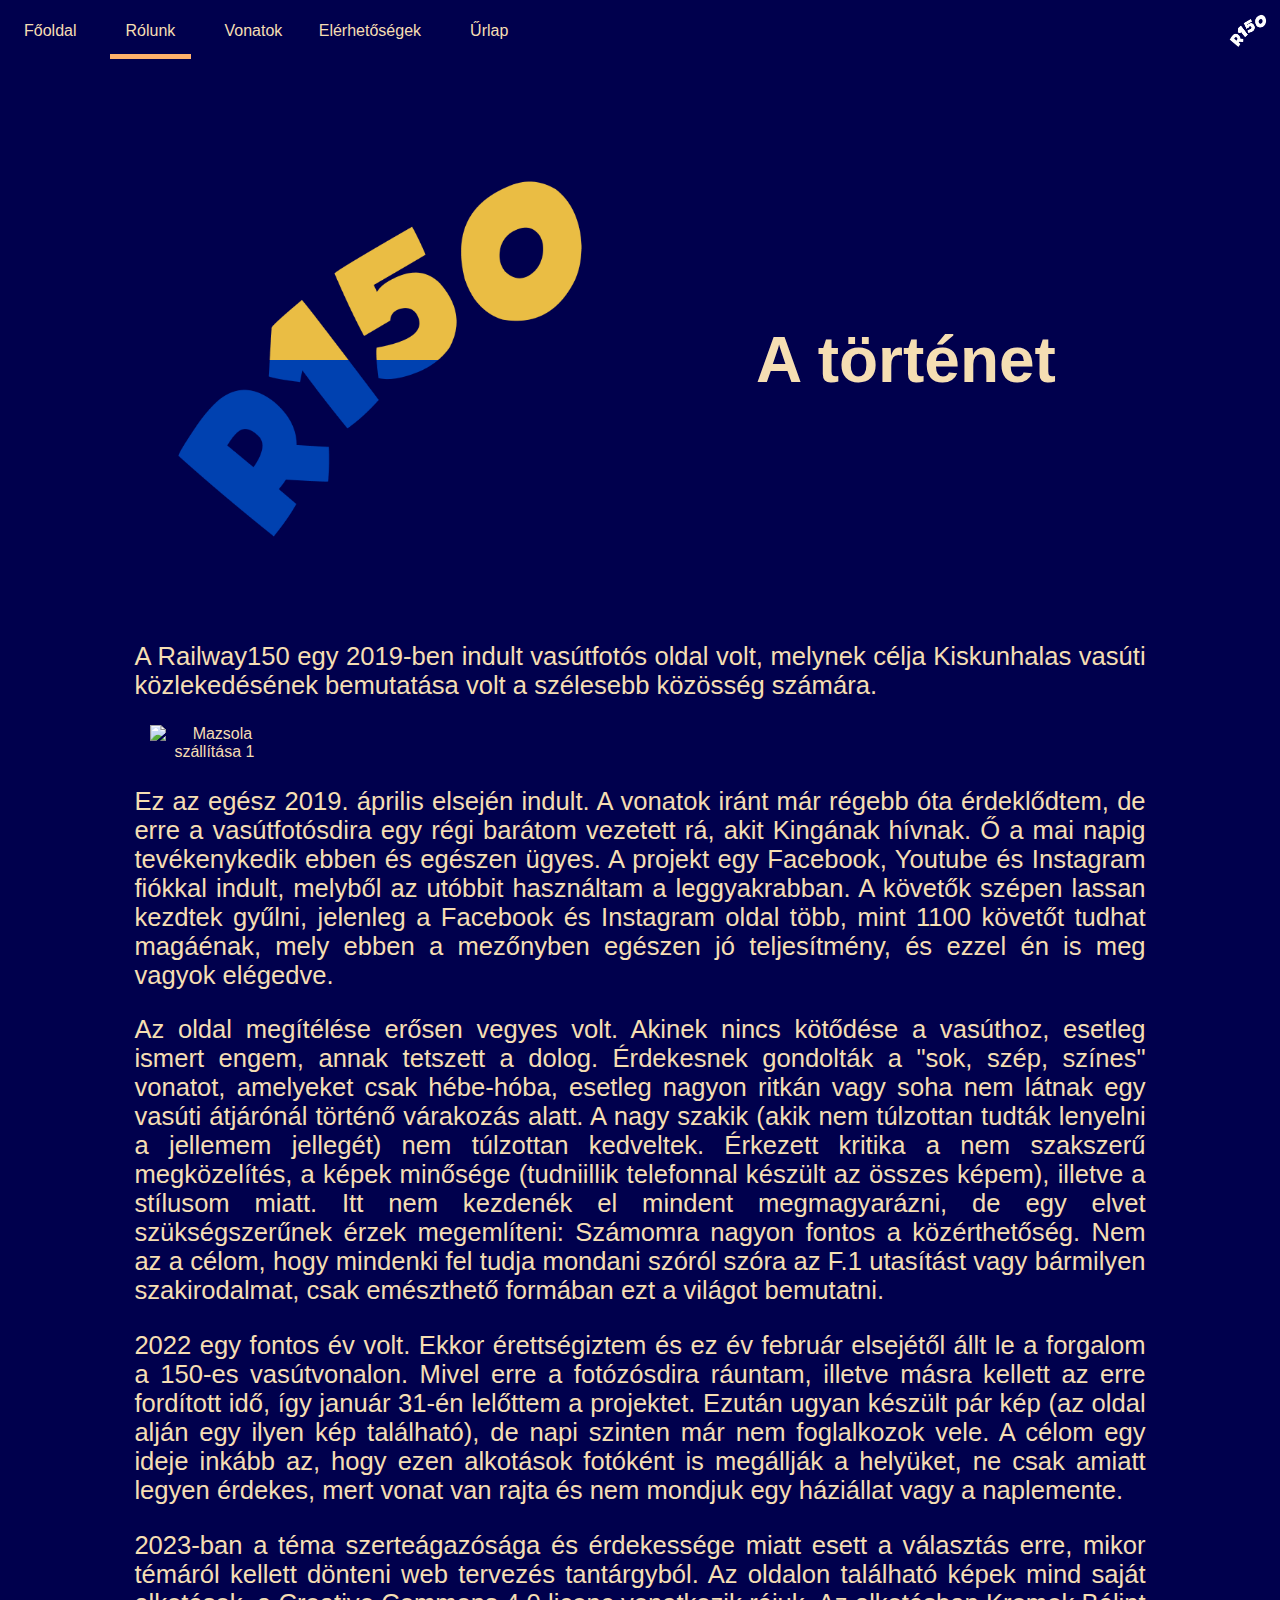
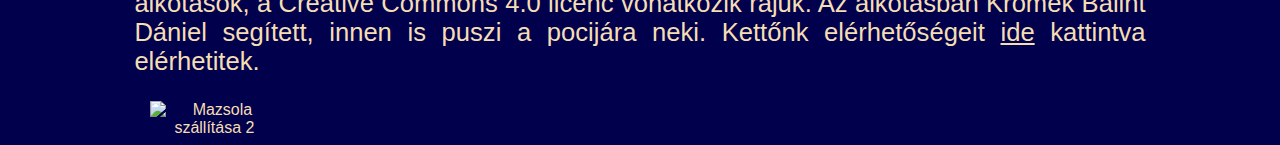
==== about.html @ d666a56f "Nav-bar sorrend megváltoztatva" ====
<!DOCTYPE html>
<html lang="hu">
<head>
    <meta charset="UTF-8">
    <meta http-equiv="X-UA-Compatible" content="IE=edge">
    <meta name="viewport" content="width=device-width, initial-scale=1.0">
    <link rel="stylesheet" href="styles/style.css">
    <link rel="stylesheet" href="styles/page_icon.css">
    <link rel="stylesheet" href="styles/page_content.css">
    <link rel="stylesheet" href="styles/navbar.css">
    <link rel="stylesheet" href="styles/dropdown.css">
    <link rel="stylesheet" href="styles/media_size.css">
    <link rel="stylesheet" href="styles/animation.css">
    <link rel="icon" href="img/150_tablogo.png">
    <link rel="icon" href="img/150_tablogo.png">
    <title>R150 About</title>
</head>
<body>
  <div class="navbar">
    <button class="navbar-gomb"><a href="index.html">Főoldal</a></button>
    <button class="navbar-gomb active-navbar-button"><a href="about.html">Rólunk</a></button>
    <div class="dropgomb">
      <button class="navbar-gomb">Vonatok</button>
      <div class="dropdown">
        <a href="samu.html">Samu</a>
        <a href="pupos.html">Púpos</a>           
      </div>
    </div>
    <button class="navbar-gomb"><a href="contact.html">Elérhetőségek</a></button>
    <button class="navbar-gomb"><a href="form.html">Űrlap</a></button>
    <div>
      <img class="profile_pic" src="img/150_white_logo.png" alt="Fenti logó" href="index.html">
    </div>
  </div>


    <div class="container">
        <div class="image">
            <img class="index_pic" src="img/150_tablogo.png" alt="Rajz a vonatról">
        </div>
        <div class="text1 ">
            <h1>A történet</h1>
        </div>
    </div>
    <div class="torzs">
        <p>A Railway150 egy 2019-ben indult vasútfotós oldal volt, melynek célja Kiskunhalas vasúti közlekedésének bemutatása volt a szélesebb közösség számára.</p>

        <div class="body_image_to_center"><img src="img/Szergej_1.jpg" alt="Mazsola szállítása 1"></div>

        <p>Ez az egész 2019. április elsején indult. A vonatok iránt már régebb óta érdeklődtem, de erre a vasútfotósdira egy régi barátom vezetett rá, akit Kingának hívnak. Ő a mai napig tevékenykedik ebben és egészen ügyes. A projekt egy Facebook, Youtube és Instagram fiókkal indult, melyből az utóbbit használtam a leggyakrabban. A követők szépen lassan kezdtek gyűlni, jelenleg a Facebook és Instagram oldal több, mint 1100 követőt tudhat magáénak, mely ebben a mezőnyben egészen jó teljesítmény, és ezzel én is meg vagyok elégedve. </p>

        <p>Az oldal megítélése erősen vegyes volt. Akinek nincs kötődése a vasúthoz, esetleg ismert engem, annak tetszett a dolog. Érdekesnek gondolták a "sok, szép, színes" vonatot, amelyeket csak hébe-hóba, esetleg nagyon ritkán vagy soha nem látnak egy vasúti átjárónál történő várakozás alatt. A nagy szakik (akik nem túlzottan tudták lenyelni a jellemem jellegét) nem túlzottan kedveltek. Érkezett kritika a nem szakszerű megközelítés, a képek minősége (tudniillik telefonnal készült az összes képem), illetve a stílusom miatt. Itt nem kezdenék el mindent megmagyarázni, de egy elvet szükségszerűnek érzek megemlíteni: Számomra nagyon fontos a közérthetőség. Nem az a célom, hogy mindenki fel tudja mondani szóról szóra az F.1 utasítást vagy bármilyen szakirodalmat, csak emészthető formában ezt a világot bemutatni.</p>

        <p>2022 egy fontos év volt. Ekkor érettségiztem és ez év február elsejétől állt le a forgalom a 150-es vasútvonalon. Mivel erre a fotózósdira ráuntam, illetve másra kellett az erre fordított idő, így január 31-én lelőttem a projektet. Ezután ugyan készült pár kép (az oldal alján egy ilyen kép található), de napi szinten már nem foglalkozok vele. A célom egy ideje inkább az, hogy ezen alkotások fotóként is megállják a helyüket, ne csak amiatt legyen érdekes, mert vonat van rajta és nem mondjuk egy háziállat vagy a naplemente.</p>

        <p>2023-ban a téma szerteágazósága és érdekessége miatt esett a választás erre, mikor témáról kellett dönteni web tervezés tantárgyból. Az oldalon található képek mind saját alkotások, a Creative Commons 4.0 licenc vonatkozik rájuk. Az alkotásban Kromek Bálint Dániel segített, innen is puszi a pocijára neki. Kettőnk elérhetőségeit <a href="contact.html">ide</a> kattintva elérhetitek.</p>

        
        <div class="body_image_to_center"><img src="img/Szergej_2.jpg" alt="Mazsola szállítása 2"></div>
    </div>
</body>
</html>
---- styles/style.css ----
* {
    font-family: Helvetica;
    background-color: #00004D;
    color:wheat;
}

.blue-link {
  color:aqua;
}

.torzs {
  margin-left: 10%;
  margin-right: 10%;
}
.torzs p {
  font-size: 2vw;
  text-align: justify;
}
.container {
    display: grid;
    align-items: center; 
    grid-template-columns: 1fr 1fr;
    column-gap: 20px;
    margin-left: 10vw;
    margin-right: 10vw;
    margin-top: 50px;
}

.menu {
  display: block;
}
.index_pic {
  max-width: 40vw;
  max-height: auto;
  margin-left: auto;
  margin-right: auto;
  display: block;
  border-radius: 15%;
  animation: FadeInUp;
  background-color: transparent;
}

.image{
  background-color: transparent;
}
   
.text1 {
  font-size: 2.5vw;
  color: #FFFFFF;
  margin-left: auto;
  margin-right: auto;
  text-align: center;
}

.torzs img {
  max-width: 80%;
  align-content: center;
}

.body_image_to_center{
  display: table-cell;
  width: 100%;
  text-align: center;
}

.table_div{
  display: grid;
  text-align: center;
  width: 50%;
  margin-left: 25%;
  margin-right: 25%;
  margin-bottom: 32px;
}
---- styles/page_icon.css ----
.profile_pic {
    min-height: 100%;
    height: 100%;
    position: absolute;
    right: 0px;
    top: 0px;
    z-index: 2;
  }
---- styles/navbar.css ----
.navbar {
    position: sticky;
    width: 100%;
    top: 0;
    left: 0;
    height: 10%;
    z-index: 1;
    }
    
    .navbar-gomb:hover{
      scale: 1.2;
      box-shadow: 0px 5px 0px 0px #feddbe;
    }
    
    .navbar-gomb{
      display: inline;
      padding: 14px 16px;
      text-align: center;
      font-size: 16px;
      transition-duration: 100ms;
      margin-right: 1%;
      border: none;
    }
    
    .navbar a {
      text-decoration: none;
    }

    .active-navbar-button{
      box-shadow: 0px 5px 0px 0px #ffb26b;
      background-color: #00004D;
    }
---- styles/dropdown.css ----
.dropdown {
    display: none;
    position: absolute;
    background-color: #f9f9f9;
    min-width: 160px;
    box-shadow: 0px 8px 16px 0px rgba(0,0,0,0.2);
    z-index: 1;
  }
  
  .dropdown a {
    float: none;
    padding: 12px 16px;
    text-decoration: none;
    display: block;
    text-align: left;
  }
  
  .dropdown a:hover {
    background-color: #2424A8;
  }
  
  .dropgomb:hover .dropdown {
    display: block;
  }
  
  .dropgomb {
    display: inline-block;
  }
  
  .active {
    background-color: #04AA6D;
  }
---- styles/media_size.css ----
@media only screen and (max-width:700px) {
    .image, .text1{
        position: relative;
        display: block;
        width: 100%;
    }
    .container{
        display: block;
        margin-top: 0px;
    }
    .navbar-gomb{
        margin-bottom: 3%;
    }
    .profile_pic{
        display: none;
    }
    .navbar{
        width: 100%;
    }
    .dropdown{
        margin-top: -3%;
    }
    .torzs p {
        font-size: 3vw;
      }
}
---- styles/animation.css ----
@keyframes FadeInUp {
    from{
        opacity: 0;
        transform: translateY(20px);
    }

    to{
        opacity: 1;
        transform: translateY(0px);
    }
}

.index_pic{
    animation: FadeInUp 1s ease forwards;
}
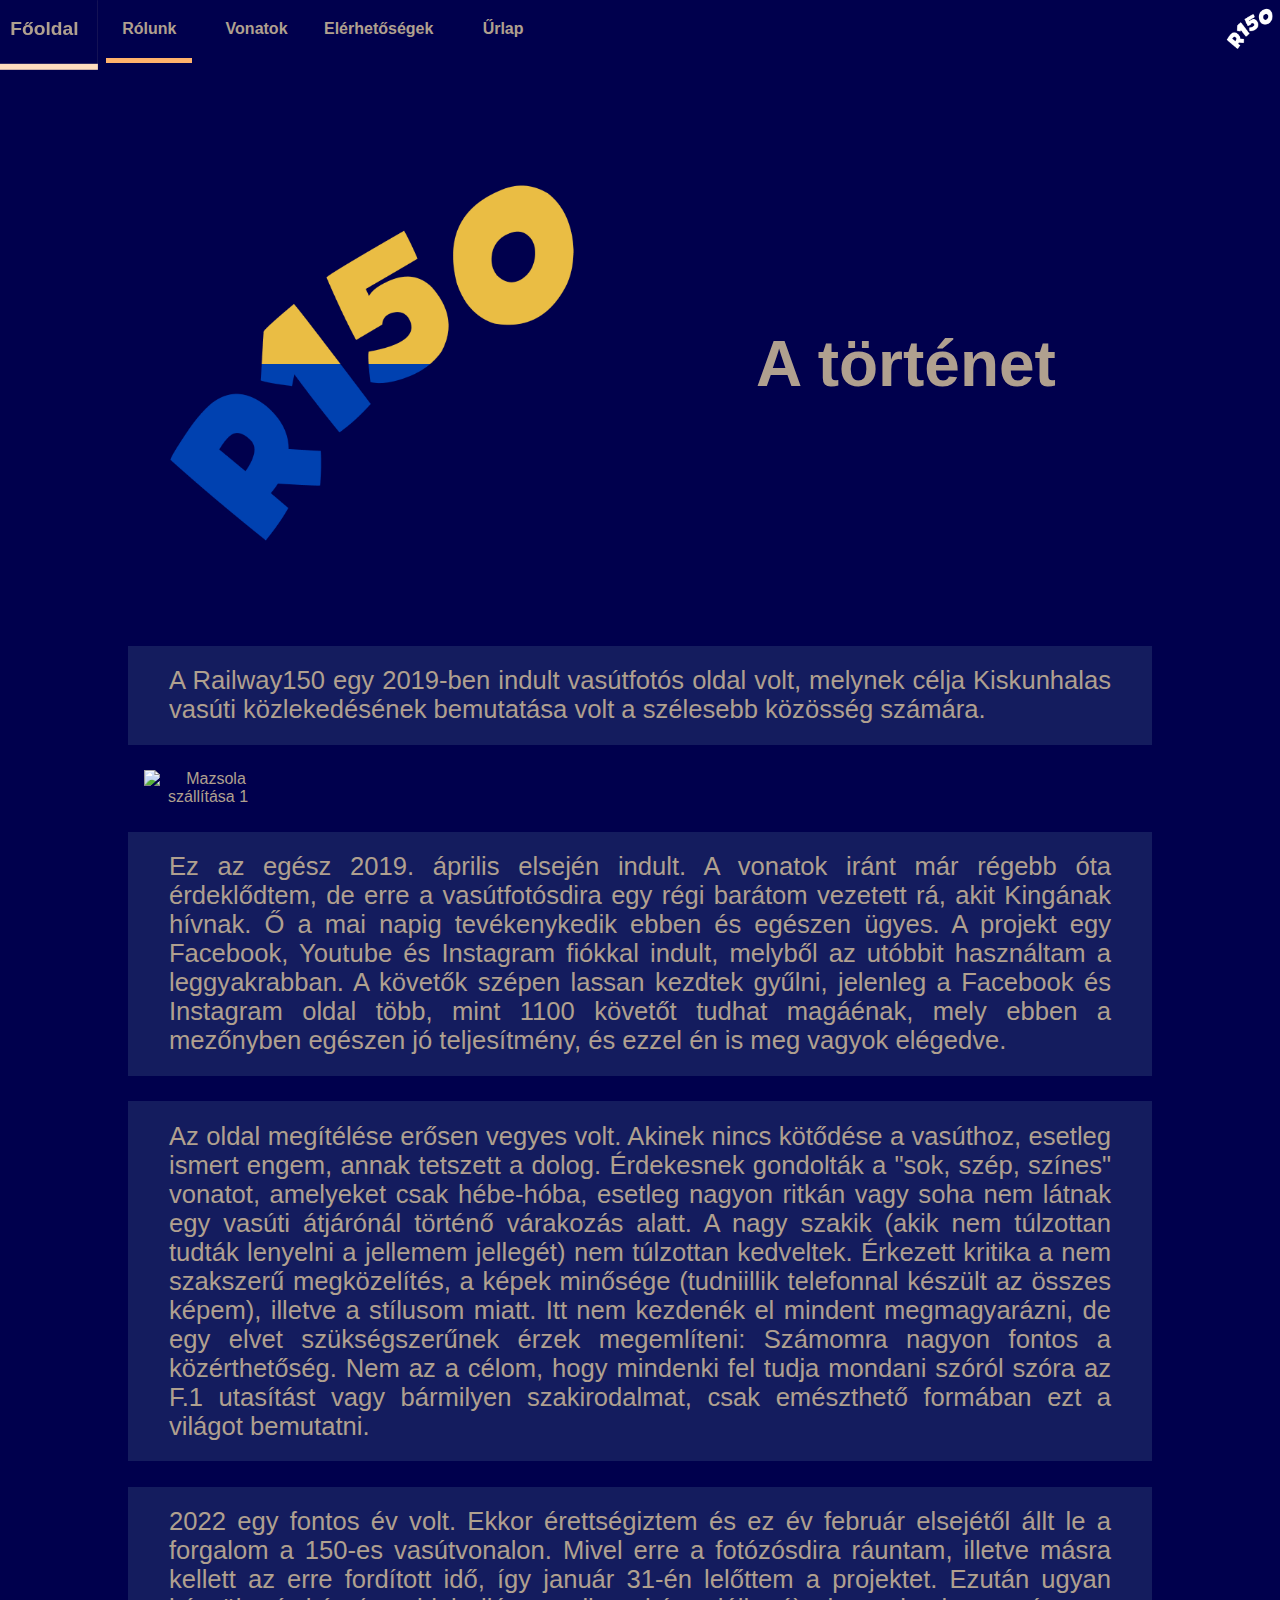
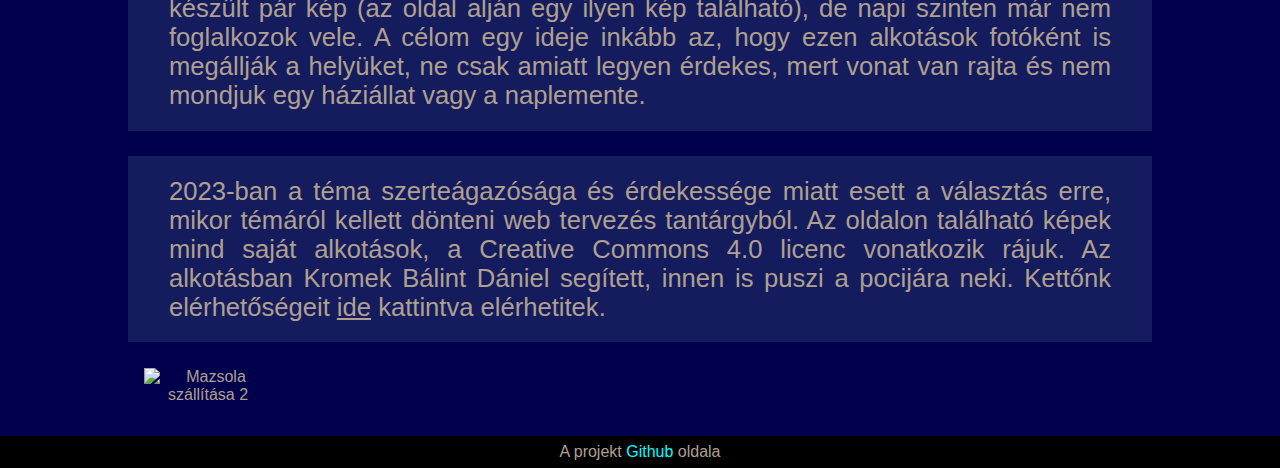
==== commit 11366ac0: "Footer minden oldalon + háttér igazítás" ====
--- a/about.html
+++ b/about.html
@@ -11,6 +11,7 @@
     <link rel="stylesheet" href="styles/dropdown.css">
     <link rel="stylesheet" href="styles/media_size.css">
     <link rel="stylesheet" href="styles/animation.css">
+    <link rel="stylesheet" href="styles/footer.css">
     <link rel="icon" href="img/150_tablogo.png">
     <link rel="icon" href="img/150_tablogo.png">
     <title>R150 About</title>
@@ -22,8 +23,8 @@
     <div class="dropgomb">
       <button class="navbar-gomb">Vonatok</button>
       <div class="dropdown">
-        <a href="samu.html">Samu</a>
-        <a href="pupos.html">Púpos</a>           
+        <a class="inactive_dropdown" href="samu.html">Samu</a>
+        <a class="inactive_dropdown" href="pupos.html">Púpos</a>           
       </div>
     </div>
     <button class="navbar-gomb"><a href="contact.html">Elérhetőségek</a></button>
@@ -58,5 +59,9 @@
         
         <div class="body_image_to_center"><img src="img/Szergej_2.jpg" alt="Mazsola szállítása 2"></div>
     </div>
+
+    <footer id="footer" class="unselectable">
+      <p class="footer-p">A projekt <a href="https://github.com/DeeAyDan/szte_webprog_projekt" target="_blank" id="footer-link"> Github </a> oldala</p> 
+  </footer>
 </body>
 </html>--- a/styles/style.css
+++ b/styles/style.css
@@ -1,11 +1,17 @@
 * {
     font-family: Helvetica;
-    background-color: #00004D;
-    color:wheat;
+    color:#b0a08f;
+}
+
+body{
+  margin: 0;
+  background-color: #00004D;
 }
 
 .blue-link {
   color:aqua;
+  text-decoration: none;
+  background-color: #2c315f;
 }
 
 .torzs {
@@ -15,6 +21,8 @@
 .torzs p {
   font-size: 2vw;
   text-align: justify;
+  background-color: #141c5e;
+  padding: 2% 4% 2% 4%;
 }
 .container {
     display: grid;
@@ -70,4 +78,19 @@
   margin-left: 25%;
   margin-right: 25%;
   margin-bottom: 32px;
+}
+
+.table_header{
+  background-color: #141c5e;
+  padding: 5px;
+}
+
+.table_odd{
+  background-color: #2c315f;
+  padding: 5px;
+}
+
+.table_even{
+  background-color: #141c5e;
+  padding: 5px;
 }--- a/styles/navbar.css
+++ b/styles/navbar.css
@@ -1,4 +1,9 @@
+.navbar * {
+  font-weight: bold;
+}
+
 .navbar {
+    background-color: #00004D;
     position: sticky;
     width: 100%;
     top: 0;
@@ -13,8 +18,9 @@
     }
     
     .navbar-gomb{
+      background-color: #00004D;
       display: inline;
-      padding: 14px 16px;
+      padding: 20px 16px;
       text-align: center;
       font-size: 16px;
       transition-duration: 100ms;
--- a/styles/dropdown.css
+++ b/styles/dropdown.css
@@ -27,6 +27,10 @@
     display: inline-block;
   }
   
-  .active {
-    background-color: #04AA6D;
+  .active_dropdown {
+    background-color: #145e42;
+  }
+
+  .inactive_dropdown {
+    background-color: #141c5e;
   }--- a/styles/footer.css
+++ b/styles/footer.css
@@ -0,0 +1,24 @@
+#footer {
+    background: black;
+    color: white;
+    display: flex;
+    align-items: center;
+    justify-content: center;
+    height: 32px;
+    right: 0px;
+    left: 0px;
+    bottom: 0px;
+    margin-bottom: 0px;
+    margin-top: 32px;
+}
+
+    #footer-link{
+        background-color: black;
+        text-decoration: none;
+        color: aqua;
+    }
+
+    .footer-p{
+        background-color: black;
+        text-decoration: none;
+    }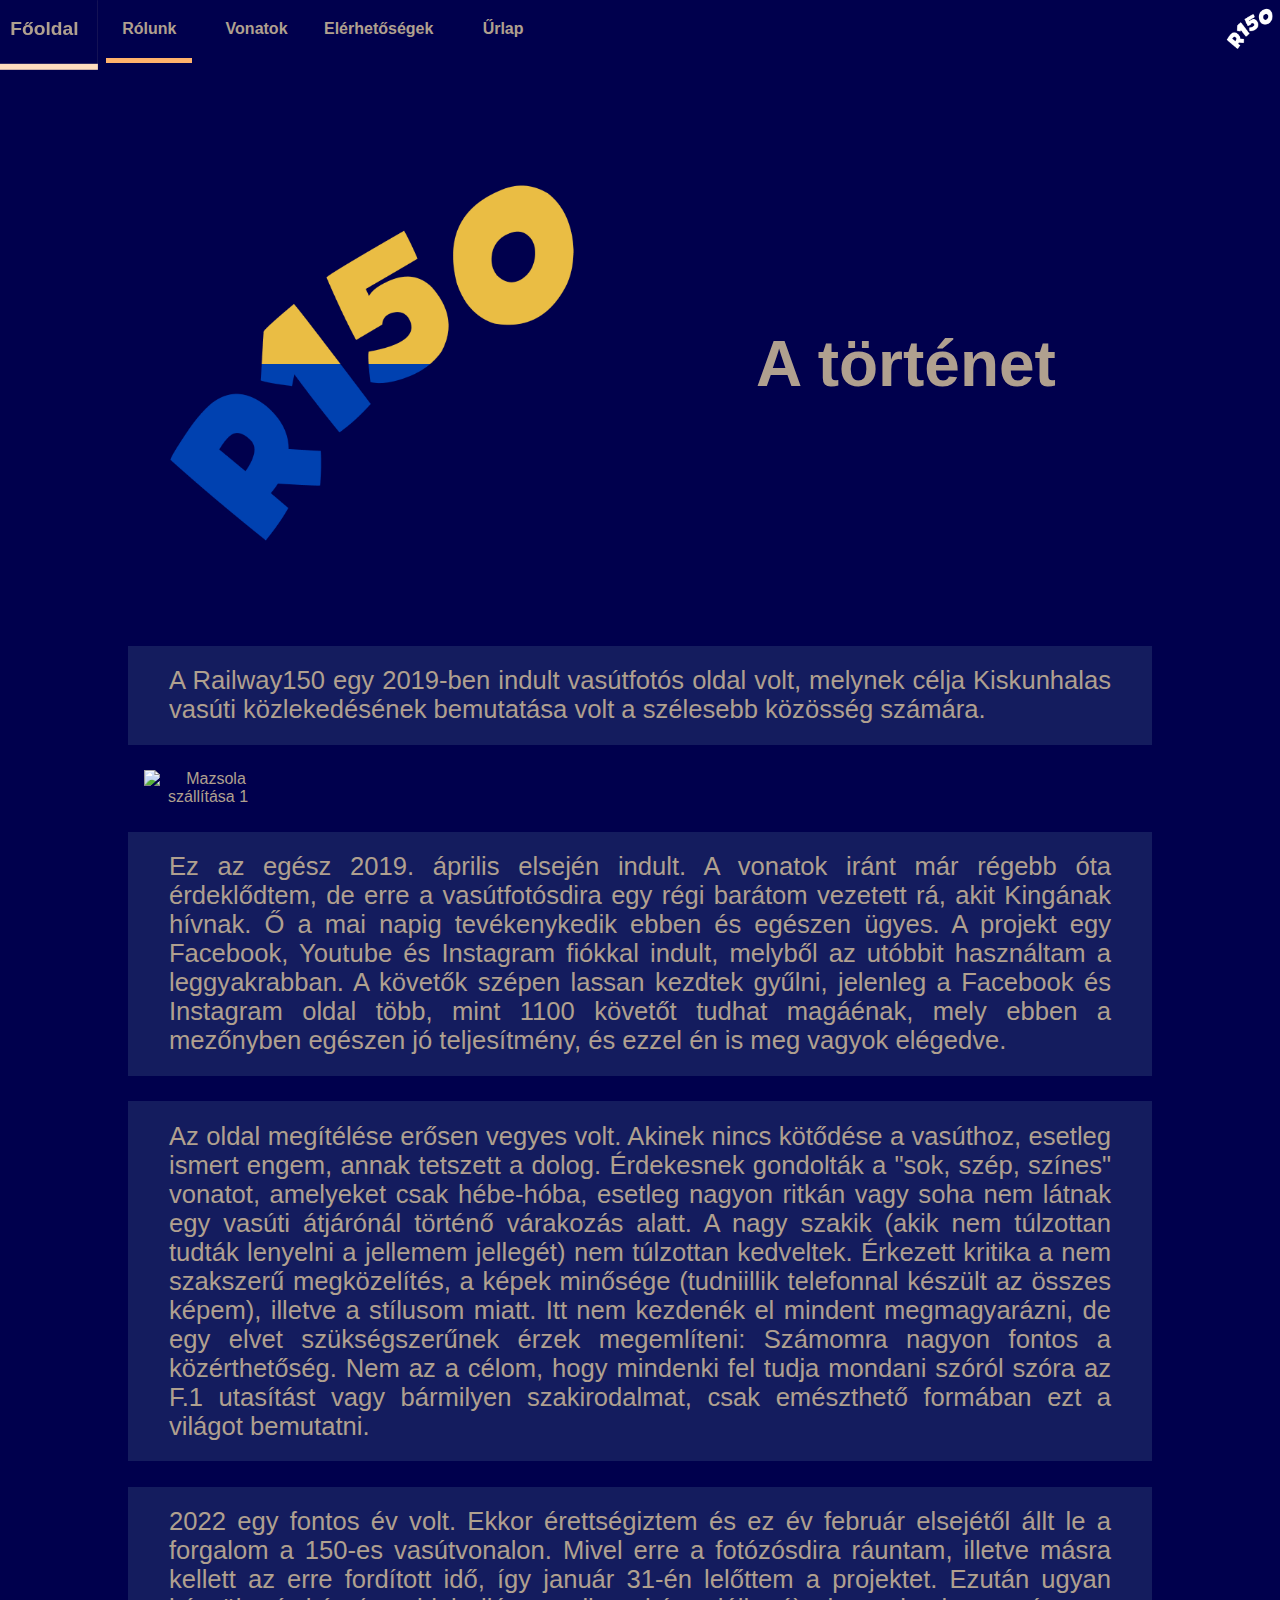
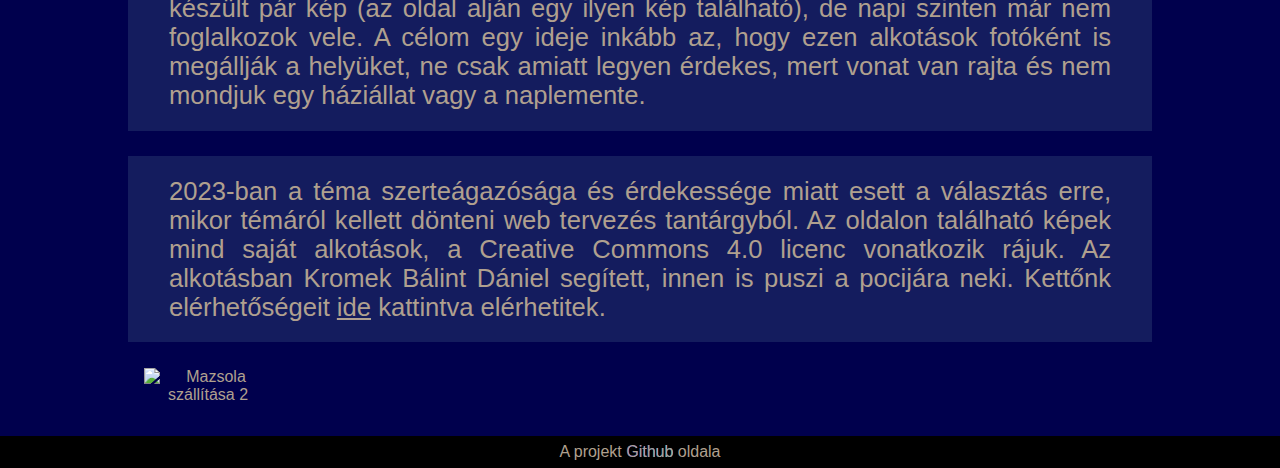
==== commit a248d2cc: "Footer szöveg szivárványos animáció" ====
--- a/about.html
+++ b/about.html
@@ -61,7 +61,7 @@
     </div>
 
     <footer id="footer" class="unselectable">
-      <p class="footer-p">A projekt <a href="https://github.com/DeeAyDan/szte_webprog_projekt" target="_blank" id="footer-link"> Github </a> oldala</p> 
+      <p class="footer-p">A projekt <a href="https://github.com/DeeAyDan/szte_webprog_projekt" target="_blank" id="footer_link"> Github </a> oldala</p> 
   </footer>
 </body>
 </html>--- a/styles/style.css
+++ b/styles/style.css
@@ -24,6 +24,17 @@
   background-color: #141c5e;
   padding: 2% 4% 2% 4%;
 }
+
+/*p::before {
+  content: '';
+  display: block;
+  position:absolute;
+  width: 10px;
+  height: 100%;
+  background-color: #00004D;
+  transform: skew(45deg);
+} Ezzel kezdeni kell valamit*/
+
 .container {
     display: grid;
     align-items: center; 
--- a/styles/animation.css
+++ b/styles/animation.css
@@ -12,4 +12,20 @@
 
 .index_pic{
     animation: FadeInUp 1s ease forwards;
+}
+
+@keyframes rainbow_animation {
+    0%, 100%{
+        background-position: 0 0;
+    }
+    50%{
+        background-position: 100% 0;
+    }
+}
+
+#footer_link{
+    background: linear-gradient(to right, #2020ff, #00e1ff , #00ff00, #bb005d, #3131ff);
+    background-clip: text;
+    animation: rainbow_animation 2s ease-in-out infinite;
+    background-size: 400% 100%;
 }--- a/styles/footer.css
+++ b/styles/footer.css
@@ -12,10 +12,8 @@
     margin-top: 32px;
 }
 
-    #footer-link{
-        background-color: black;
+    #footer_link{
         text-decoration: none;
-        color: aqua;
     }
 
     .footer-p{
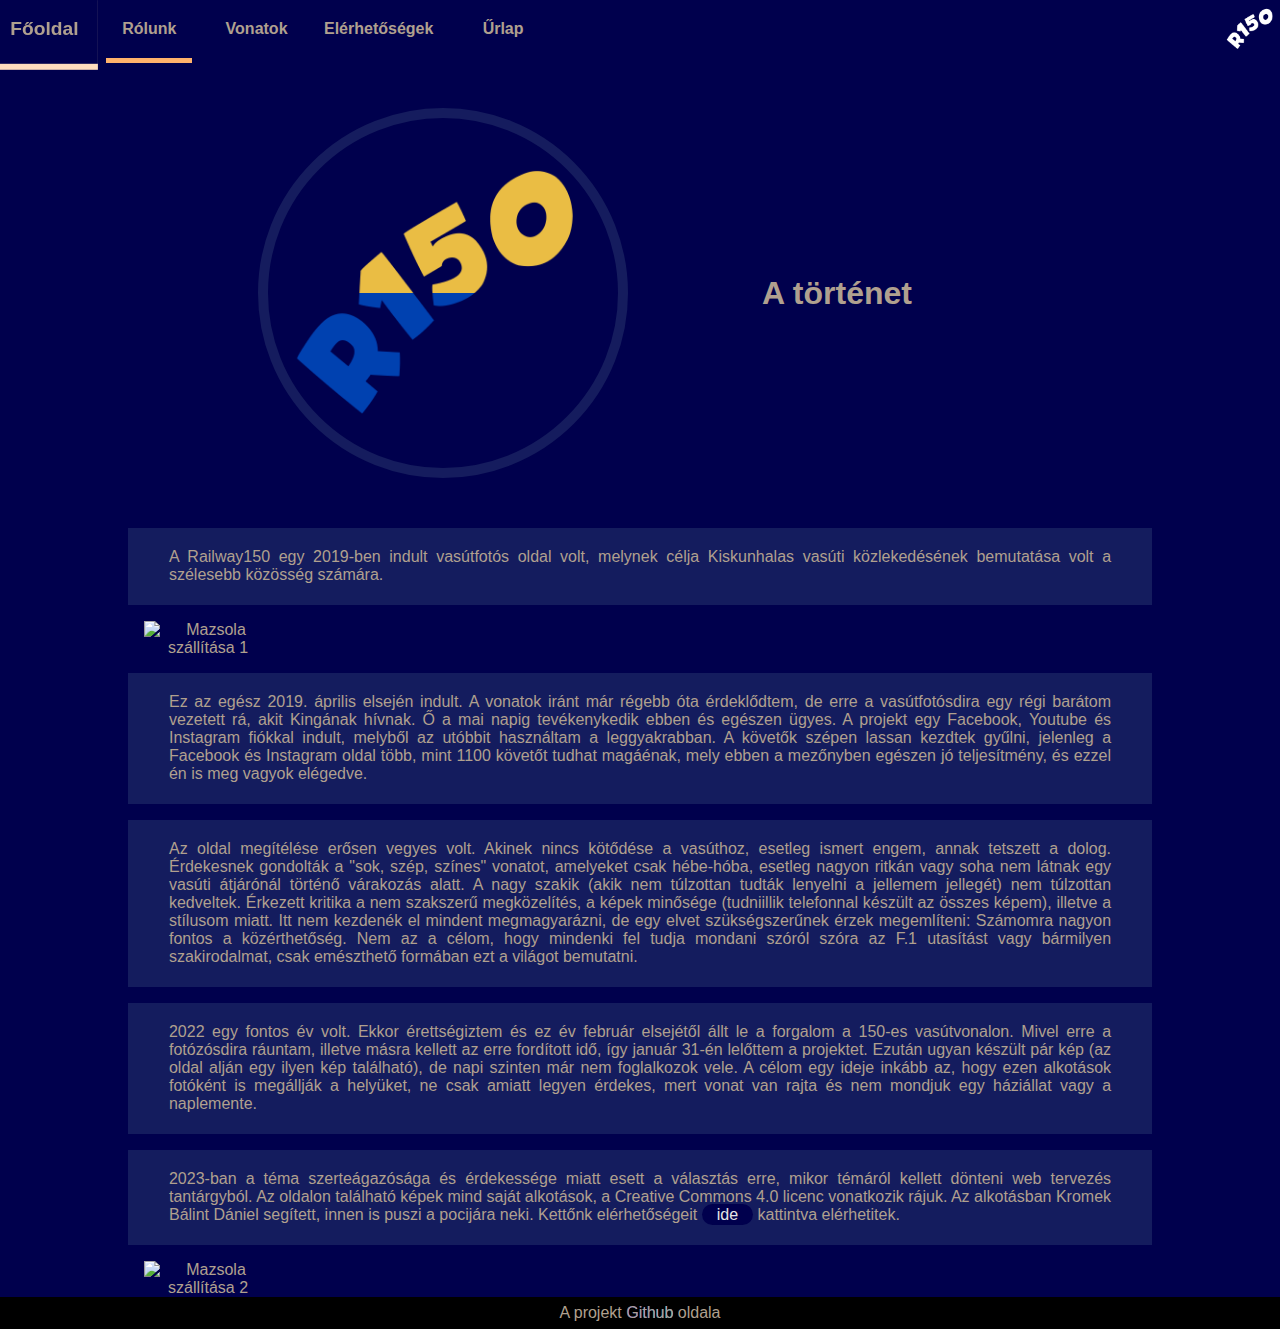
==== commit bcae93a5: "2AM vibes" ====
--- a/about.html
+++ b/about.html
@@ -5,7 +5,7 @@
     <meta http-equiv="X-UA-Compatible" content="IE=edge">
     <meta name="viewport" content="width=device-width, initial-scale=1.0">
     <link rel="stylesheet" href="styles/style.css">
-    <link rel="stylesheet" href="styles/page_icon.css">
+    <link rel="stylesheet" href="styles/page_images.css">
     <link rel="stylesheet" href="styles/page_content.css">
     <link rel="stylesheet" href="styles/navbar.css">
     <link rel="stylesheet" href="styles/dropdown.css">
@@ -37,7 +37,7 @@
 
     <div class="container">
         <div class="image">
-            <img class="index_pic" src="img/150_tablogo.png" alt="Rajz a vonatról">
+            <img class="index_pic logo_img" src="img/150_tablogo.png" alt="Rajz a vonatról">
         </div>
         <div class="text1 ">
             <h1>A történet</h1>
--- a/styles/style.css
+++ b/styles/style.css
@@ -19,10 +19,19 @@
   margin-right: 10%;
 }
 .torzs p {
-  font-size: 2vw;
+  font-size: clamp(1.2 rem, 1rem + 5 vw, 1.9rem);
   text-align: justify;
   background-color: #141c5e;
   padding: 2% 4% 2% 4%;
+}
+.torzs a {
+  --gray: 230;
+  color: rgb(var(--gray), var(--gray), var(--gray));
+  text-decoration: none;
+  background-color: #00004D;
+  padding: 2px 15px;
+  border-radius: 15px;
+  transition-duration: 0,5s;
 }
 
 /*p::before {
@@ -40,40 +49,21 @@
     align-items: center; 
     grid-template-columns: 1fr 1fr;
     column-gap: 20px;
-    margin-left: 10vw;
-    margin-right: 10vw;
+    margin-left: 20vw;
+    margin-right: 20vw;
     margin-top: 50px;
+    margin-bottom: 50px;
 }
 
 .menu {
   display: block;
 }
-.index_pic {
-  max-width: 40vw;
-  max-height: auto;
-  margin-left: auto;
-  margin-right: auto;
-  display: block;
-  border-radius: 15%;
-  animation: FadeInUp;
-  background-color: transparent;
-}
-
-.image{
-  background-color: transparent;
-}
    
-.text1 {
-  font-size: 2.5vw;
-  color: #FFFFFF;
+.text1 h1 {
+  font-size: clamp(5 rem, 4rem + 10 vw, 8rem);
   margin-left: auto;
   margin-right: auto;
   text-align: center;
-}
-
-.torzs img {
-  max-width: 80%;
-  align-content: center;
 }
 
 .body_image_to_center{
--- a/styles/page_images.css
+++ b/styles/page_images.css
@@ -0,0 +1,33 @@
+.profile_pic {
+    min-height: 100%;
+    height: 100%;
+    position: absolute;
+    right: 0px;
+    top: 0px;
+    z-index: 2;
+  }
+
+  .index_pic {
+    width: clamp(100px, 400px ,40vw);
+    margin-left: auto;
+    margin-right: auto;
+    display: block;
+    border-radius: 15%;
+    animation: FadeInUp;
+    background-color: transparent;
+  }
+  
+  .image{
+    background-color: transparent;
+  }
+
+  .torzs img {
+    max-width: 80%;
+    align-content: center;
+  }
+
+  .logo_img{
+    width: clamp(100px, 350px ,40vw);
+    border-radius: 100%;
+    border: solid 10px #151c5e;
+  }--- a/styles/animation.css
+++ b/styles/animation.css
@@ -28,4 +28,11 @@
     background-clip: text;
     animation: rainbow_animation 2s ease-in-out infinite;
     background-size: 400% 100%;
-}+}
+
+.torzs a:hover {
+    background: linear-gradient(to right, #2020ff, #00e1ff , #00ff00, #bb005d, #3131ff);
+    background-clip: text;
+    animation: rainbow_animation 2s ease-in-out infinite;
+    background-size: 400% 100%;
+  }--- a/styles/footer.css
+++ b/styles/footer.css
@@ -5,11 +5,6 @@
     align-items: center;
     justify-content: center;
     height: 32px;
-    right: 0px;
-    left: 0px;
-    bottom: 0px;
-    margin-bottom: 0px;
-    margin-top: 32px;
 }
 
     #footer_link{
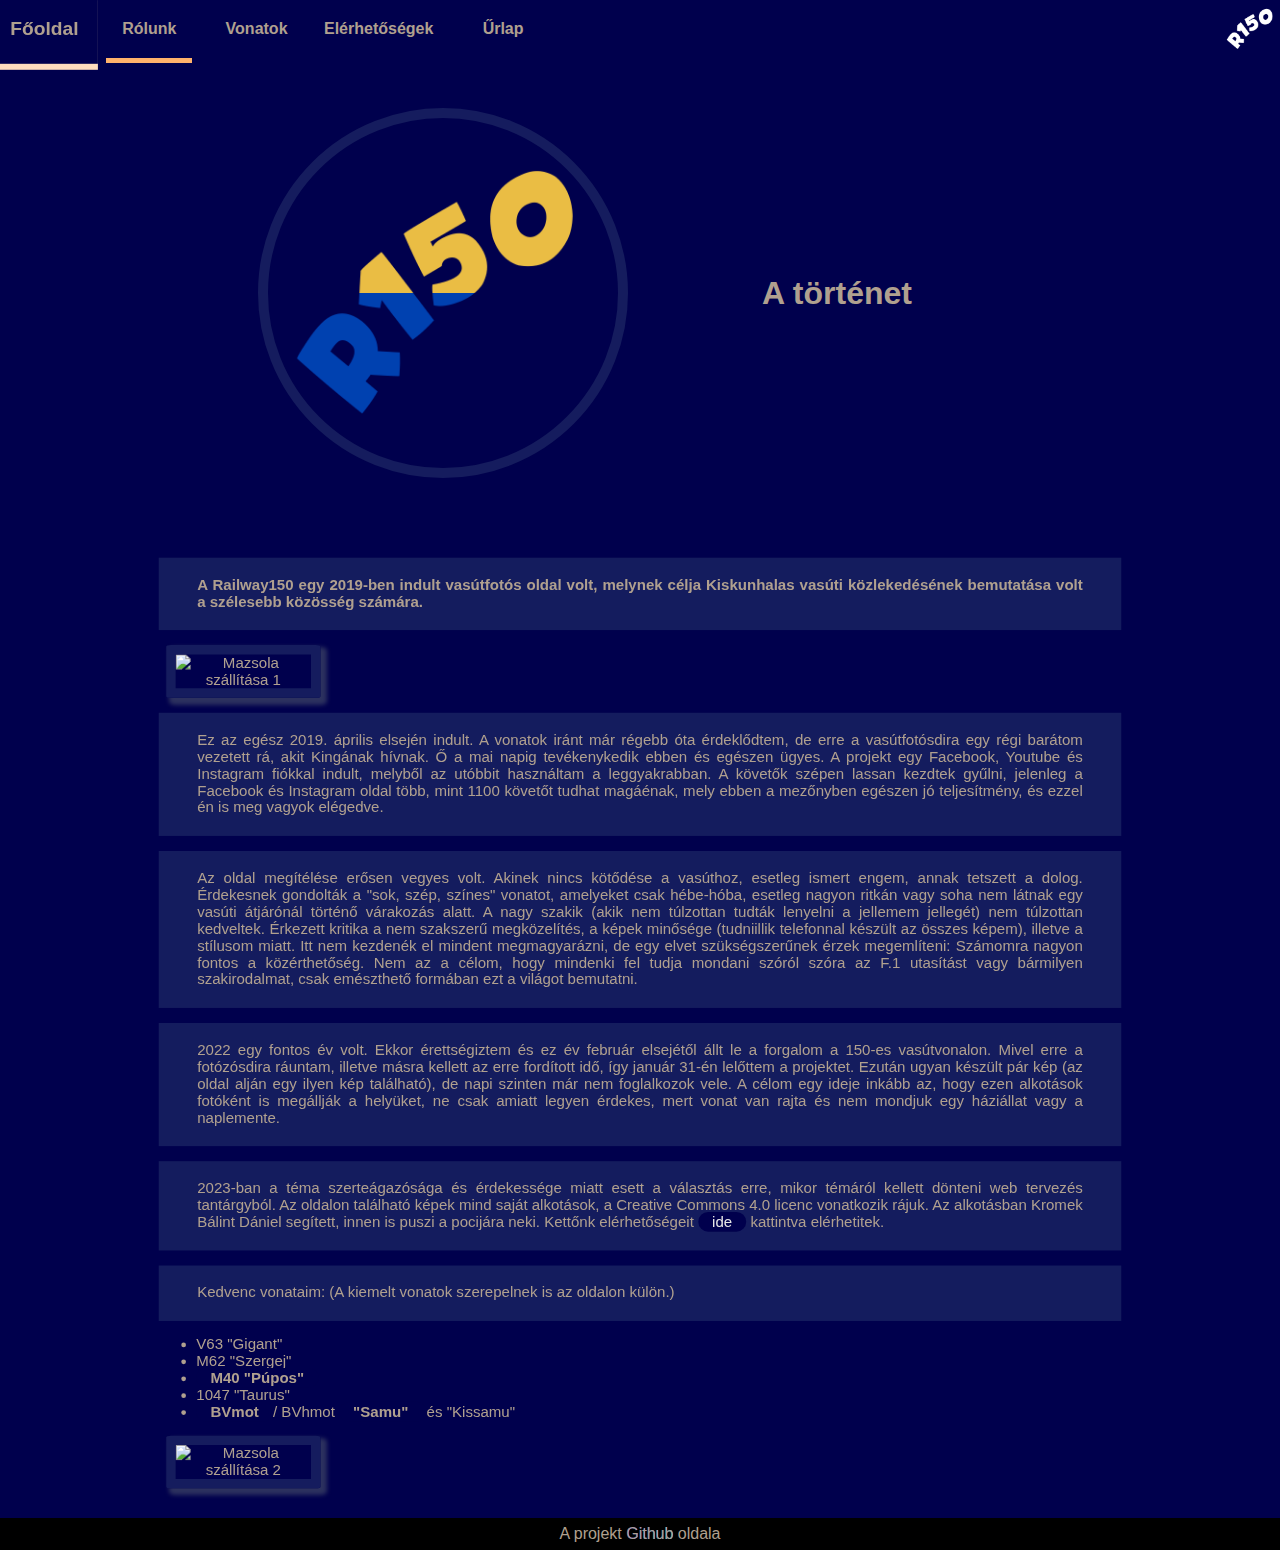
==== commit 667483ec: "Driveról átmásolva" ====
--- a/about.html
+++ b/about.html
@@ -17,7 +17,7 @@
     <title>R150 About</title>
 </head>
 <body>
-  <div class="navbar">
+  <nav class="navbar">
     <button class="navbar-gomb"><a href="index.html">Főoldal</a></button>
     <button class="navbar-gomb active-navbar-button"><a href="about.html">Rólunk</a></button>
     <div class="dropgomb">
@@ -32,19 +32,19 @@
     <div>
       <img class="profile_pic" src="img/150_white_logo.png" alt="Fenti logó" href="index.html">
     </div>
-  </div>
+  </nav>
 
 
-    <div class="container">
+    <header class="container">
         <div class="image">
             <img class="index_pic logo_img" src="img/150_tablogo.png" alt="Rajz a vonatról">
         </div>
         <div class="text1 ">
             <h1>A történet</h1>
         </div>
-    </div>
-    <div class="torzs">
-        <p>A Railway150 egy 2019-ben indult vasútfotós oldal volt, melynek célja Kiskunhalas vasúti közlekedésének bemutatása volt a szélesebb közösség számára.</p>
+      </header>
+    <main class="torzs">
+        <p><strong>A Railway150 egy 2019-ben indult vasútfotós oldal volt, melynek célja Kiskunhalas vasúti közlekedésének bemutatása volt a szélesebb közösség számára.</strong> </p>
 
         <div class="body_image_to_center"><img src="img/Szergej_1.jpg" alt="Mazsola szállítása 1"></div>
 
@@ -55,10 +55,17 @@
         <p>2022 egy fontos év volt. Ekkor érettségiztem és ez év február elsejétől állt le a forgalom a 150-es vasútvonalon. Mivel erre a fotózósdira ráuntam, illetve másra kellett az erre fordított idő, így január 31-én lelőttem a projektet. Ezután ugyan készült pár kép (az oldal alján egy ilyen kép található), de napi szinten már nem foglalkozok vele. A célom egy ideje inkább az, hogy ezen alkotások fotóként is megállják a helyüket, ne csak amiatt legyen érdekes, mert vonat van rajta és nem mondjuk egy háziállat vagy a naplemente.</p>
 
         <p>2023-ban a téma szerteágazósága és érdekessége miatt esett a választás erre, mikor témáról kellett dönteni web tervezés tantárgyból. Az oldalon található képek mind saját alkotások, a Creative Commons 4.0 licenc vonatkozik rájuk. Az alkotásban Kromek Bálint Dániel segített, innen is puszi a pocijára neki. Kettőnk elérhetőségeit <a href="contact.html">ide</a> kattintva elérhetitek.</p>
-
+        <p>Kedvenc vonataim: (A kiemelt vonatok szerepelnek is az oldalon külön.)</p>
+        <ul class="list">
+          <li>V63 "Gigant"</li>
+          <li>M62 "Szergej"</li>
+          <li> <a href="pupos.html"><strong>M40 "Púpos"</strong></a></li>
+          <li>1047 "Taurus"</li>
+          <li><a href="samu.html"><strong>BVmot</strong></a>/ BVhmot <a href="samu.html"><strong>"Samu" </strong></a> és "Kissamu"</li>
+        </ul>
         
         <div class="body_image_to_center"><img src="img/Szergej_2.jpg" alt="Mazsola szállítása 2"></div>
-    </div>
+    </main>
 
     <footer id="footer" class="unselectable">
       <p class="footer-p">A projekt <a href="https://github.com/DeeAyDan/szte_webprog_projekt" target="_blank" id="footer_link"> Github </a> oldala</p> 
--- a/styles/style.css
+++ b/styles/style.css
@@ -19,7 +19,7 @@
   margin-right: 10%;
 }
 .torzs p {
-  font-size: clamp(1.2 rem, 1rem + 5 vw, 1.9rem);
+  font-size: clamp(1.2 rem, calc(1 rem + 5 vw), 1.9 rem);
   text-align: justify;
   background-color: #141c5e;
   padding: 2% 4% 2% 4%;
@@ -31,7 +31,7 @@
   background-color: #00004D;
   padding: 2px 15px;
   border-radius: 15px;
-  transition-duration: 0,5s;
+  transition-duration: 0.5s;
 }
 
 /*p::before {
@@ -60,7 +60,7 @@
 }
    
 .text1 h1 {
-  font-size: clamp(5 rem, 4rem + 10 vw, 8rem);
+  font-size: clamp(5 rem, calc(4 rem + 10 vw), 8 rem);
   margin-left: auto;
   margin-right: auto;
   text-align: center;
@@ -84,14 +84,24 @@
 .table_header{
   background-color: #141c5e;
   padding: 5px;
+  font-size: 32px;
 }
 
 .table_odd{
   background-color: #2c315f;
   padding: 5px;
+  height: 100px;
+  font-size: 32px;
+
 }
 
 .table_even{
   background-color: #141c5e;
   padding: 5px;
+  height: 100px;
+  font-size: 32px;
+
+}
+#video {
+  width: 100%;
 }--- a/styles/page_images.css
+++ b/styles/page_images.css
@@ -24,6 +24,9 @@
   .torzs img {
     max-width: 80%;
     align-content: center;
+    border-radius: 3%;
+    border: solid 10px #151c5e;
+    box-shadow: 5px 5px 5px 2px #2c315f;
   }
 
   .logo_img{
--- a/styles/navbar.css
+++ b/styles/navbar.css
@@ -13,7 +13,7 @@
     }
     
     .navbar-gomb:hover{
-      scale: 1.2;
+      transform: scale(1.2);
       box-shadow: 0px 5px 0px 0px #feddbe;
     }
     
--- a/styles/animation.css
+++ b/styles/animation.css
@@ -35,4 +35,13 @@
     background-clip: text;
     animation: rainbow_animation 2s ease-in-out infinite;
     background-size: 400% 100%;
-  }+  }
+.torzs {
+  transform: scale(0.94);
+  animation: scale 3s forwards cubic-bezier(0.5, 1, 0.89, 1);
+}
+@keyframes scale {
+  100% {
+    transform: scale(1);
+  }
+}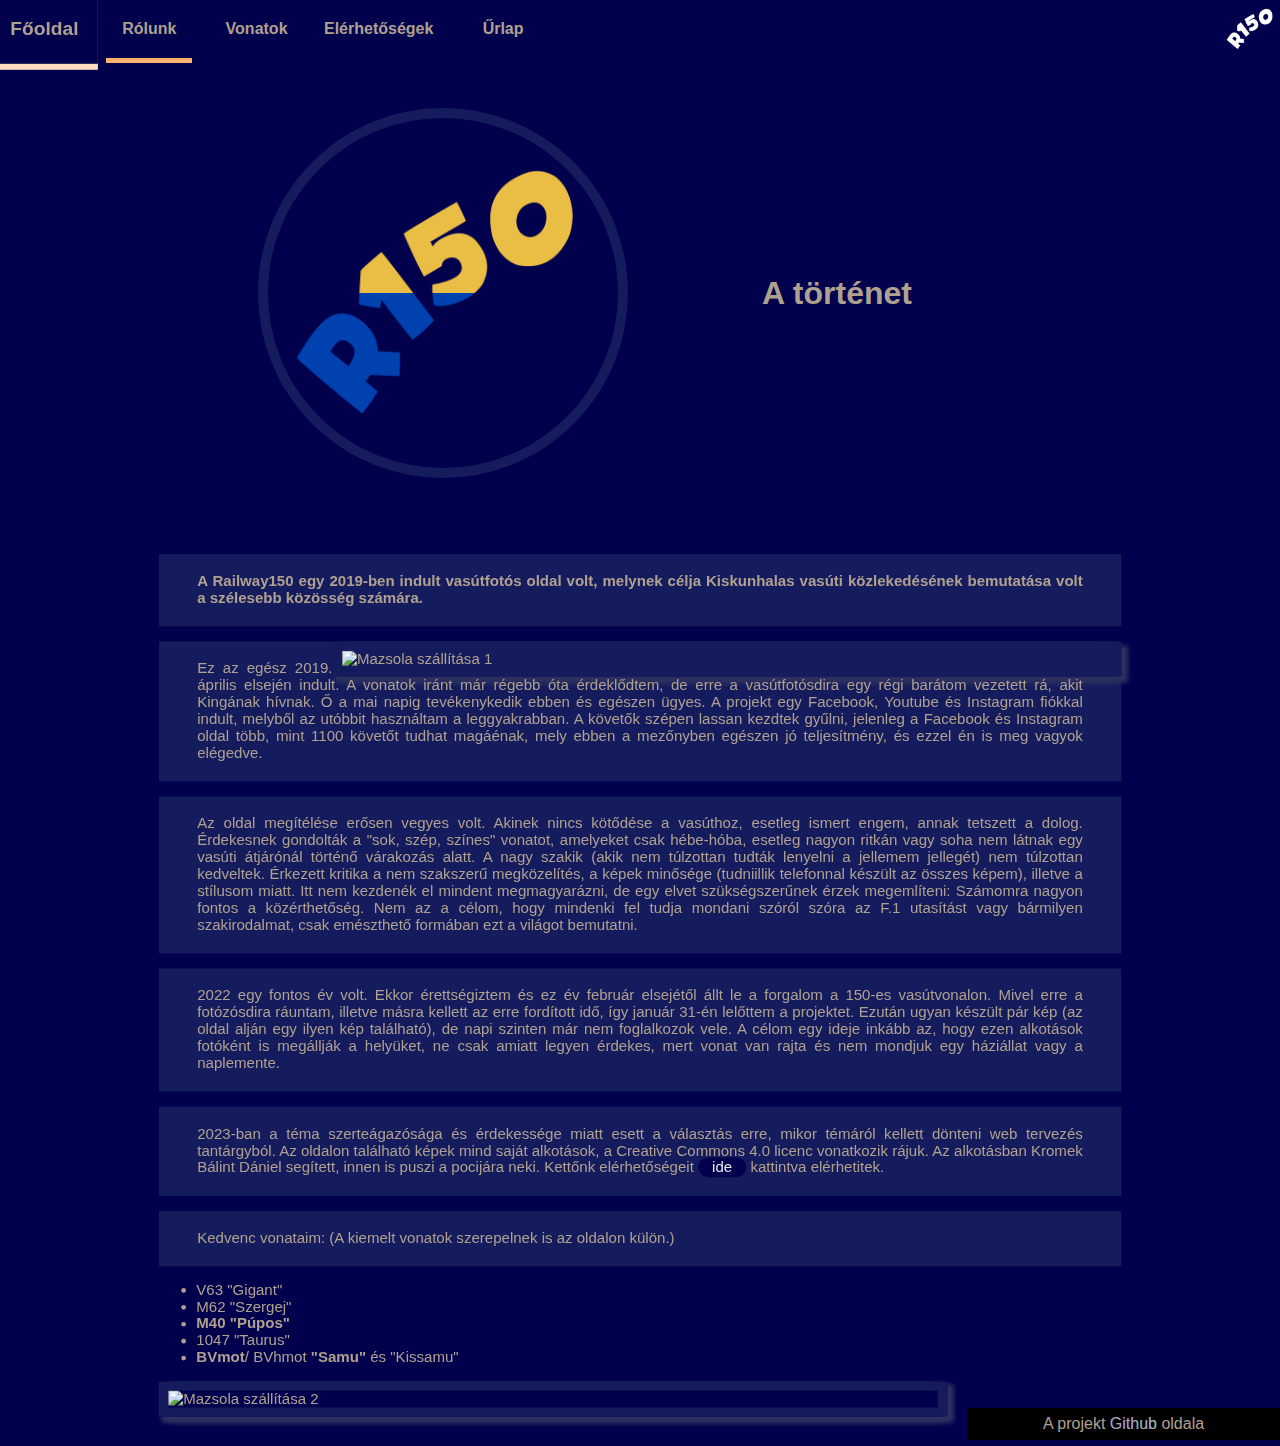
==== commit 6f5629e7: "Float a képeken" ====
--- a/about.html
+++ b/about.html
@@ -46,7 +46,7 @@
     <main class="torzs">
         <p><strong>A Railway150 egy 2019-ben indult vasútfotós oldal volt, melynek célja Kiskunhalas vasúti közlekedésének bemutatása volt a szélesebb közösség számára.</strong> </p>
 
-        <div class="body_image_to_center"><img src="img/Szergej_1.jpg" alt="Mazsola szállítása 1"></div>
+        <div class="body_image_to_center"><img class="img_float_right"src="img/Szergej_1.jpg" alt="Mazsola szállítása 1"></div>
 
         <p>Ez az egész 2019. április elsején indult. A vonatok iránt már régebb óta érdeklődtem, de erre a vasútfotósdira egy régi barátom vezetett rá, akit Kingának hívnak. Ő a mai napig tevékenykedik ebben és egészen ügyes. A projekt egy Facebook, Youtube és Instagram fiókkal indult, melyből az utóbbit használtam a leggyakrabban. A követők szépen lassan kezdtek gyűlni, jelenleg a Facebook és Instagram oldal több, mint 1100 követőt tudhat magáénak, mely ebben a mezőnyben egészen jó teljesítmény, és ezzel én is meg vagyok elégedve. </p>
 
@@ -59,12 +59,12 @@
         <ul class="list">
           <li>V63 "Gigant"</li>
           <li>M62 "Szergej"</li>
-          <li> <a href="pupos.html"><strong>M40 "Púpos"</strong></a></li>
+          <li> <a href="pupos.html" class="strong_list"><strong>M40 "Púpos"</strong></a></li>
           <li>1047 "Taurus"</li>
-          <li><a href="samu.html"><strong>BVmot</strong></a>/ BVhmot <a href="samu.html"><strong>"Samu" </strong></a> és "Kissamu"</li>
+          <li><a href="samu.html" class="strong_list"><strong>BVmot</strong></a>/ BVhmot <a href="samu.html" class="strong_list"><strong>"Samu" </strong></a> és "Kissamu"</li>
         </ul>
         
-        <div class="body_image_to_center"><img src="img/Szergej_2.jpg" alt="Mazsola szállítása 2"></div>
+        <div class="body_image_to_center"><img class="img_float_left" src="img/Szergej_2.jpg" alt="Mazsola szállítása 2"></div>
     </main>
 
     <footer id="footer" class="unselectable">
--- a/styles/style.css
+++ b/styles/style.css
@@ -34,16 +34,6 @@
   transition-duration: 0.5s;
 }
 
-/*p::before {
-  content: '';
-  display: block;
-  position:absolute;
-  width: 10px;
-  height: 100%;
-  background-color: #00004D;
-  transform: skew(45deg);
-} Ezzel kezdeni kell valamit*/
-
 .container {
     display: grid;
     align-items: center; 
@@ -63,12 +53,6 @@
   font-size: clamp(5 rem, calc(4 rem + 10 vw), 8 rem);
   margin-left: auto;
   margin-right: auto;
-  text-align: center;
-}
-
-.body_image_to_center{
-  display: table-cell;
-  width: 100%;
   text-align: center;
 }
 
@@ -104,4 +88,9 @@
 }
 #video {
   width: 100%;
-}+}
+
+.torzs .strong_list{
+  padding: 0;
+}
+
--- a/styles/page_images.css
+++ b/styles/page_images.css
@@ -33,4 +33,16 @@
     width: clamp(100px, 350px ,40vw);
     border-radius: 100%;
     border: solid 10px #151c5e;
+  }
+
+  .img_float_left{
+    display: table-cell;
+    width: 100%;
+    float:left;
+  }
+
+  .img_float_right{
+    display: table-cell;
+    width: 100%;
+    float:right;
   }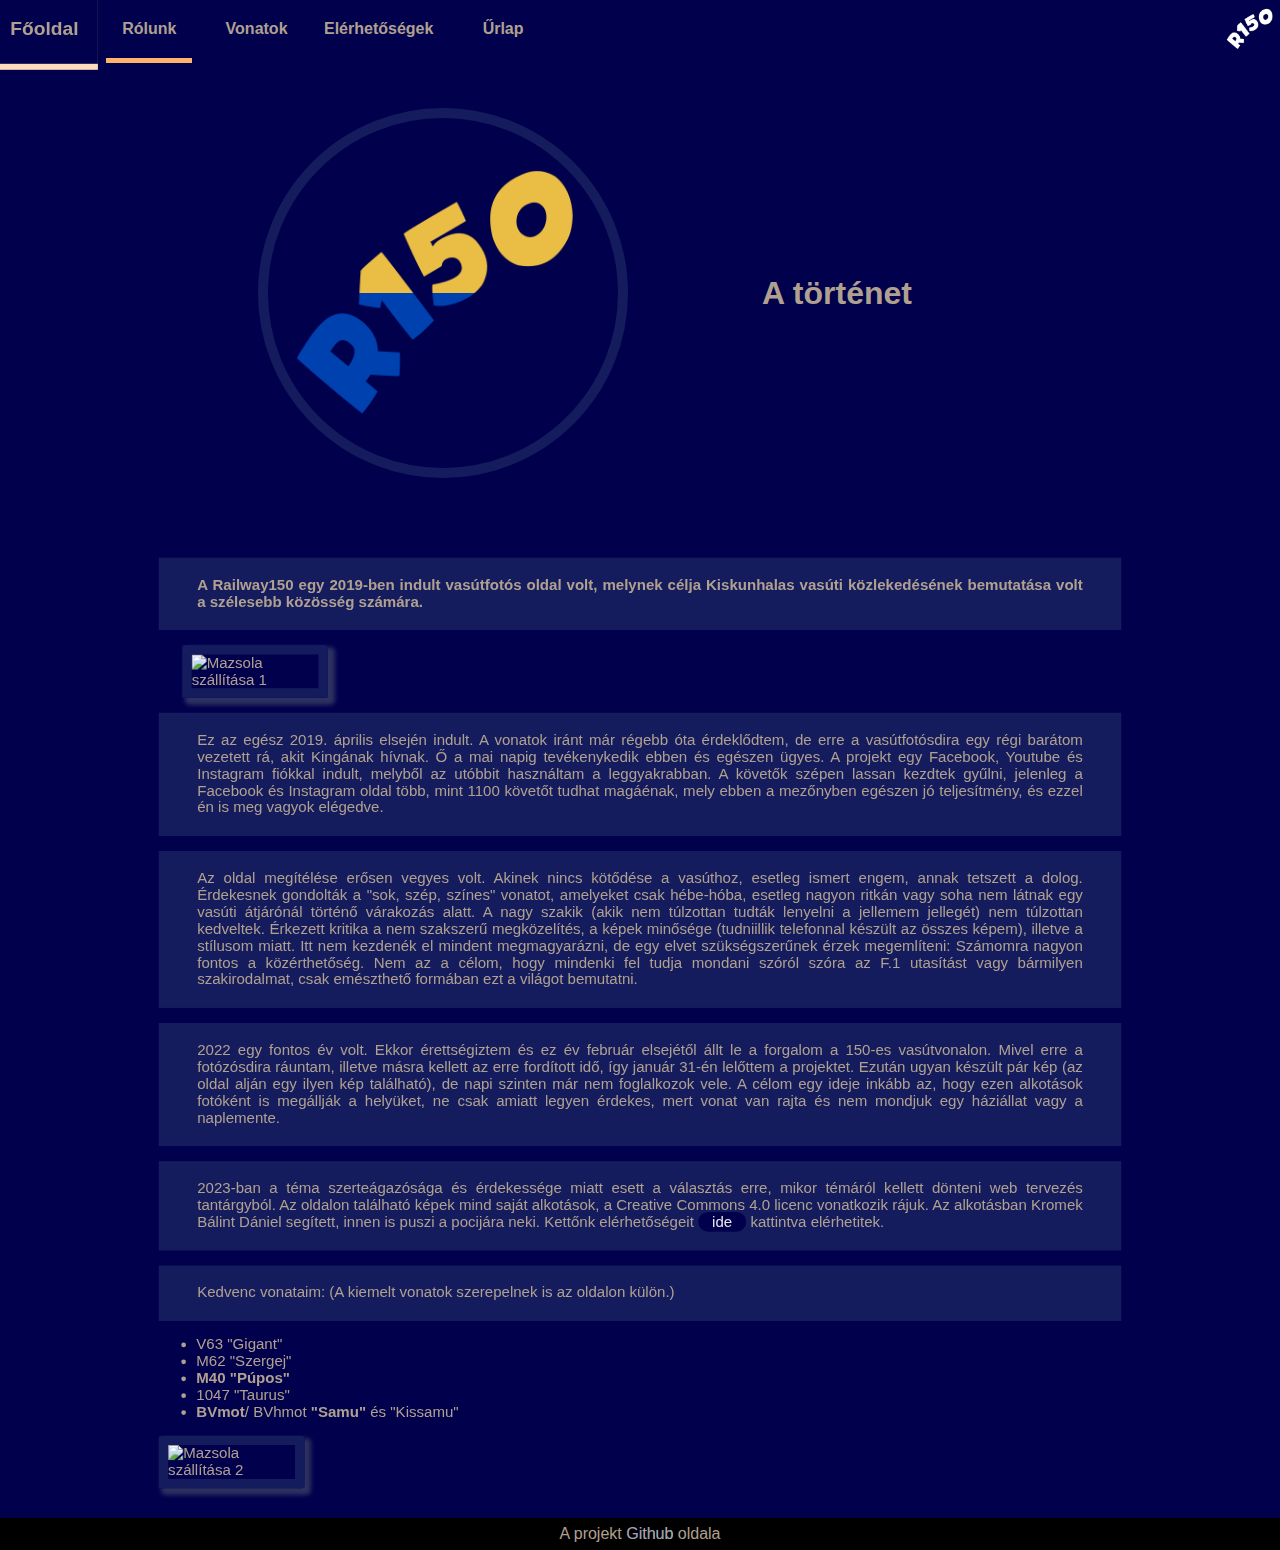
==== commit 349ca42f: "Validátor ne mdob hibát" ====
--- a/about.html
+++ b/about.html
@@ -18,8 +18,8 @@
 </head>
 <body>
   <nav class="navbar">
-    <button class="navbar-gomb"><a href="index.html">Főoldal</a></button>
-    <button class="navbar-gomb active-navbar-button"><a href="about.html">Rólunk</a></button>
+    <button class="navbar-gomb" onclick="location.href= 'index.html'">Főoldal</button>
+    <button class="navbar-gomb active-navbar-button" onclick="location.href= 'about.html'">Rólunk</button>
     <div class="dropgomb">
       <button class="navbar-gomb">Vonatok</button>
       <div class="dropdown">
@@ -27,10 +27,10 @@
         <a class="inactive_dropdown" href="pupos.html">Púpos</a>           
       </div>
     </div>
-    <button class="navbar-gomb"><a href="contact.html">Elérhetőségek</a></button>
-    <button class="navbar-gomb"><a href="form.html">Űrlap</a></button>
+    <button class="navbar-gomb" onclick="location.href= 'contact.html'">Elérhetőségek</button>
+    <button class="navbar-gomb" onclick="location.href= 'form.html'">Űrlap</button>
     <div>
-      <img class="profile_pic" src="img/150_white_logo.png" alt="Fenti logó" href="index.html">
+      <img class="profile_pic" src="img/150_white_logo.png" alt="Fenti logó">
     </div>
   </nav>
 
@@ -46,7 +46,7 @@
     <main class="torzs">
         <p><strong>A Railway150 egy 2019-ben indult vasútfotós oldal volt, melynek célja Kiskunhalas vasúti közlekedésének bemutatása volt a szélesebb közösség számára.</strong> </p>
 
-        <div class="body_image_to_center"><img class="img_float_right"src="img/Szergej_1.jpg" alt="Mazsola szállítása 1"></div>
+        <div class="body_image_to_center"><img class="img_float_right" src="img/Szergej_1.jpg" alt="Mazsola szállítása 1"></div>
 
         <p>Ez az egész 2019. április elsején indult. A vonatok iránt már régebb óta érdeklődtem, de erre a vasútfotósdira egy régi barátom vezetett rá, akit Kingának hívnak. Ő a mai napig tevékenykedik ebben és egészen ügyes. A projekt egy Facebook, Youtube és Instagram fiókkal indult, melyből az utóbbit használtam a leggyakrabban. A követők szépen lassan kezdtek gyűlni, jelenleg a Facebook és Instagram oldal több, mint 1100 követőt tudhat magáénak, mely ebben a mezőnyben egészen jó teljesítmény, és ezzel én is meg vagyok elégedve. </p>
 
--- a/styles/page_images.css
+++ b/styles/page_images.css
@@ -22,7 +22,7 @@
   }
 
   .torzs img {
-    max-width: 80%;
+    max-width: 75%;
     align-content: center;
     border-radius: 3%;
     border: solid 10px #151c5e;
@@ -45,4 +45,9 @@
     display: table-cell;
     width: 100%;
     float:right;
+  }
+
+  .body_image_to_center{
+    display: table-cell;
+    width: 100%;
   }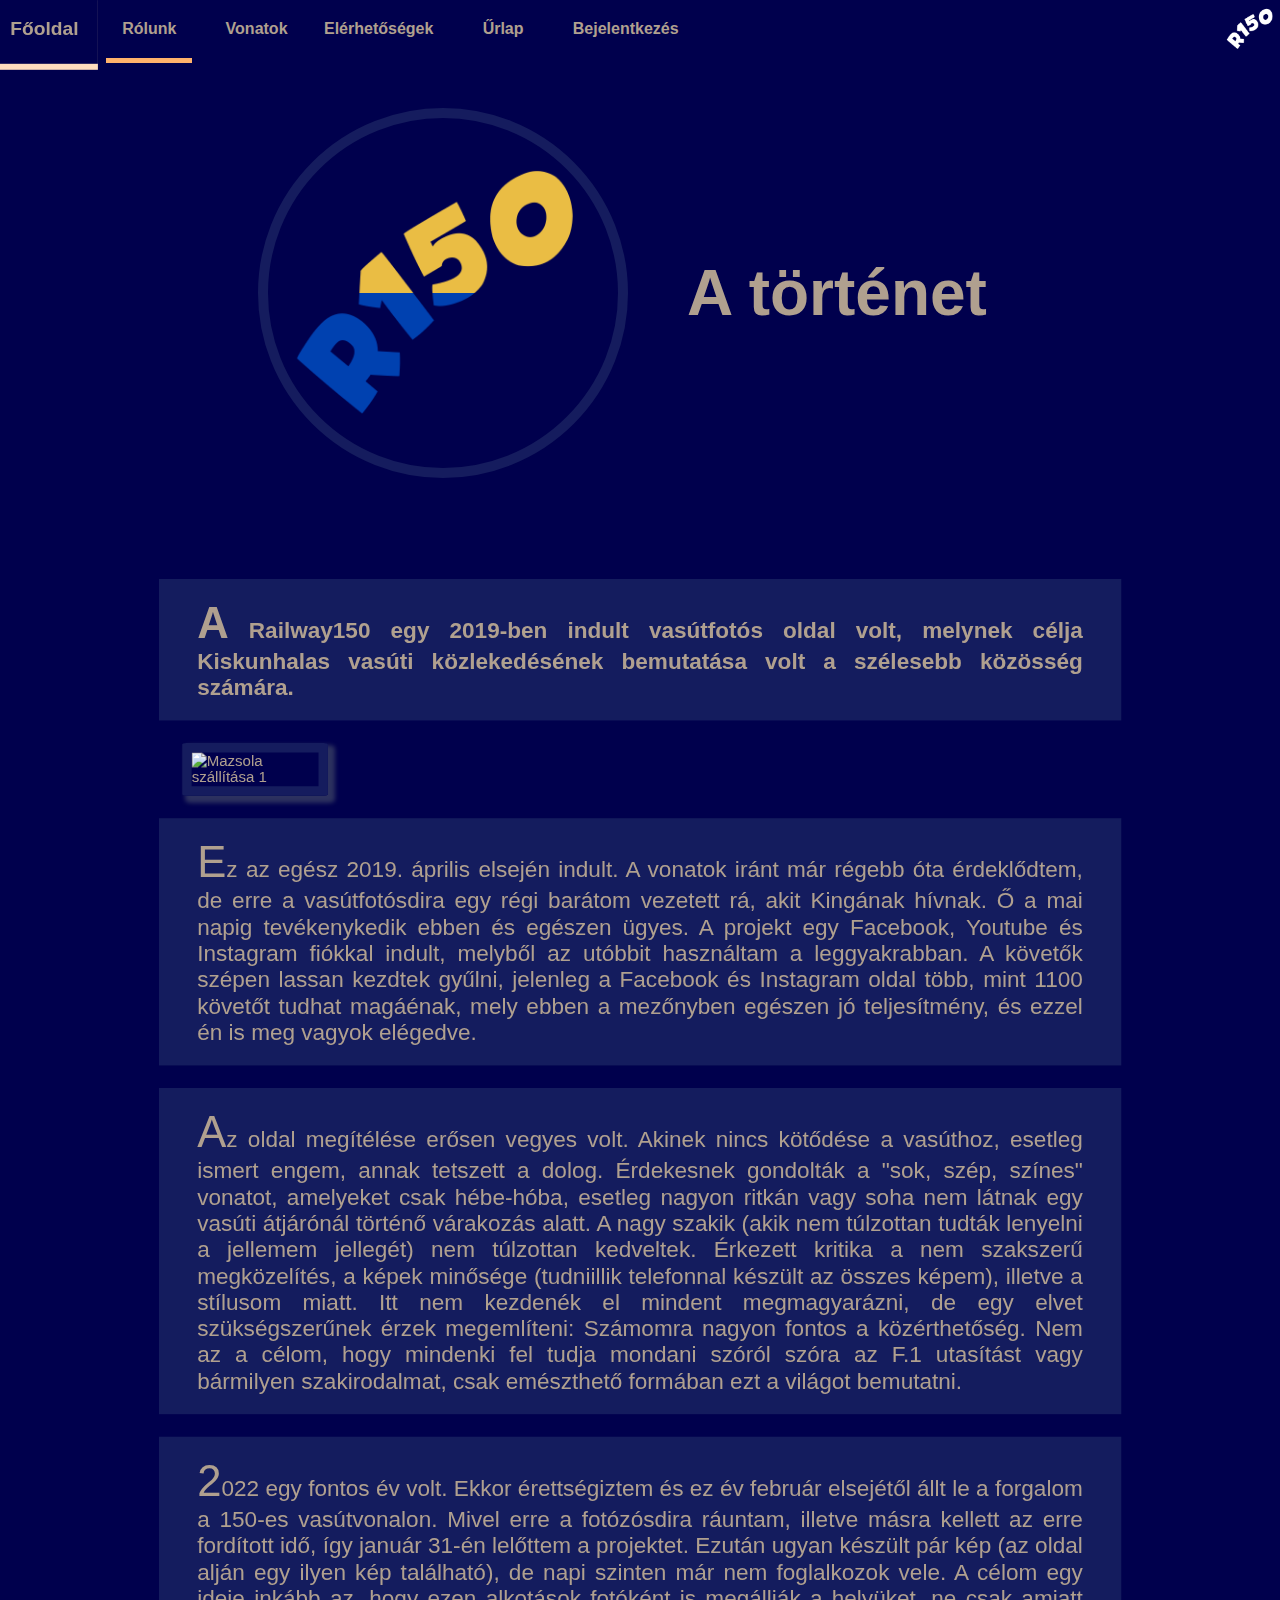
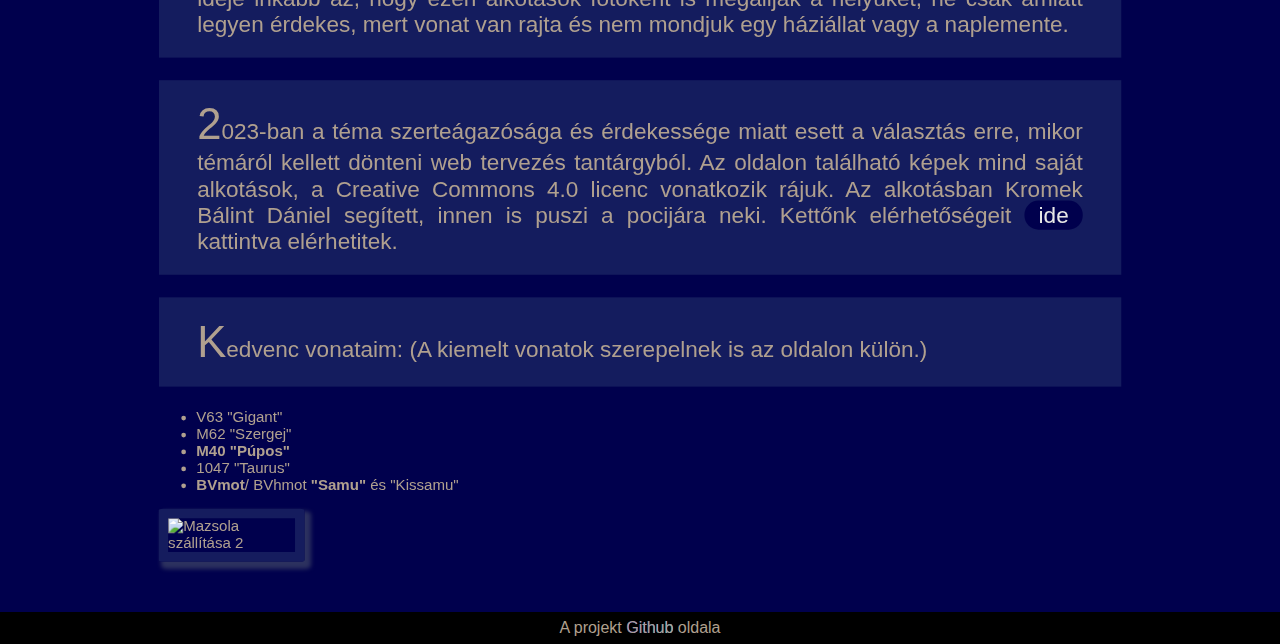
==== commit cb7f8bee: "login fájl létrehozva és minden oldalon nav-ba berakva" ====
--- a/about.html
+++ b/about.html
@@ -29,6 +29,7 @@
     </div>
     <button class="navbar-gomb" onclick="location.href= 'contact.html'">Elérhetőségek</button>
     <button class="navbar-gomb" onclick="location.href= 'form.html'">Űrlap</button>
+    <button class="navbar-gomb" onclick="location.href= 'login.html'">Bejelentkezés</button>
     <div>
       <img class="profile_pic" src="img/150_white_logo.png" alt="Fenti logó">
     </div>
--- a/styles/style.css
+++ b/styles/style.css
@@ -1,96 +1,98 @@
 * {
-    font-family: Helvetica;
-    color:#b0a08f;
+  font-family: Helvetica;
+  color:#b0a08f;
 }
 
 body{
-  margin: 0;
-  background-color: #00004D;
+margin: 0;
+background-color: #00004D;
 }
 
 .blue-link {
-  color:aqua;
-  text-decoration: none;
-  background-color: #2c315f;
+color:aqua;
+text-decoration: none;
+background-color: #2c315f;
 }
 
 .torzs {
-  margin-left: 10%;
-  margin-right: 10%;
+margin-left: 10%;
+margin-right: 10%;
 }
 .torzs p {
-  font-size: clamp(1.2 rem, calc(1 rem + 5 vw), 1.9 rem);
-  text-align: justify;
-  background-color: #141c5e;
-  padding: 2% 4% 2% 4%;
+font-size: clamp(1rem, calc(0.8rem + 5vw), 1.5rem);
+text-align: justify;
+background-color: #141c5e;
+padding: 2% 4% 2% 4%;
+}
+.torzs p::first-letter{
+font-size: clamp(2.5rem, calc(2.2rem + 5vw), 2.9rem);
 }
 .torzs a {
-  --gray: 230;
-  color: rgb(var(--gray), var(--gray), var(--gray));
-  text-decoration: none;
-  background-color: #00004D;
-  padding: 2px 15px;
-  border-radius: 15px;
-  transition-duration: 0.5s;
+--gray: 230;
+color: rgb(var(--gray), var(--gray), var(--gray));
+text-decoration: none;
+background-color: #00004D;
+padding: 2px 15px;
+border-radius: 15px;
+transition-duration: 0.5s;
 }
 
 .container {
-    display: grid;
-    align-items: center; 
-    grid-template-columns: 1fr 1fr;
-    column-gap: 20px;
-    margin-left: 20vw;
-    margin-right: 20vw;
-    margin-top: 50px;
-    margin-bottom: 50px;
+  display: grid;
+  align-items: center; 
+  grid-template-columns: 1fr 1fr;
+  column-gap: 20px;
+  margin-left: 20vw;
+  margin-right: 20vw;
+  margin-top: 50px;
+  margin-bottom: 50px;
 }
 
 .menu {
-  display: block;
+display: block;
 }
-   
+
 .text1 h1 {
-  font-size: clamp(5 rem, calc(4 rem + 10 vw), 8 rem);
-  margin-left: auto;
-  margin-right: auto;
-  text-align: center;
+font-size: clamp(2rem, calc(2rem + 10vw), 4rem);
+margin-left: auto;
+margin-right: auto;
+text-align: center;
 }
 
 .table_div{
-  display: grid;
-  text-align: center;
-  width: 50%;
-  margin-left: 25%;
-  margin-right: 25%;
-  margin-bottom: 32px;
+display: grid;
+text-align: center;
+width: 50%;
+margin-left: 25%;
+margin-right: 25%;
+margin-bottom: 32px;
 }
 
 .table_header{
-  background-color: #141c5e;
-  padding: 5px;
-  font-size: 32px;
+background-color: #141c5e;
+padding: 5px;
+font-size: 32px;
 }
 
 .table_odd{
-  background-color: #2c315f;
-  padding: 5px;
-  height: 100px;
-  font-size: 32px;
+background-color: #2c315f;
+padding: 5px;
+height: 100px;
+font-size: 32px;
 
 }
 
 .table_even{
-  background-color: #141c5e;
-  padding: 5px;
-  height: 100px;
-  font-size: 32px;
+background-color: #141c5e;
+padding: 5px;
+height: 100px;
+font-size: 32px;
 
 }
 #video {
-  width: 100%;
+width: 100%;
 }
 
 .torzs .strong_list{
-  padding: 0;
+padding: 0;
 }
-
